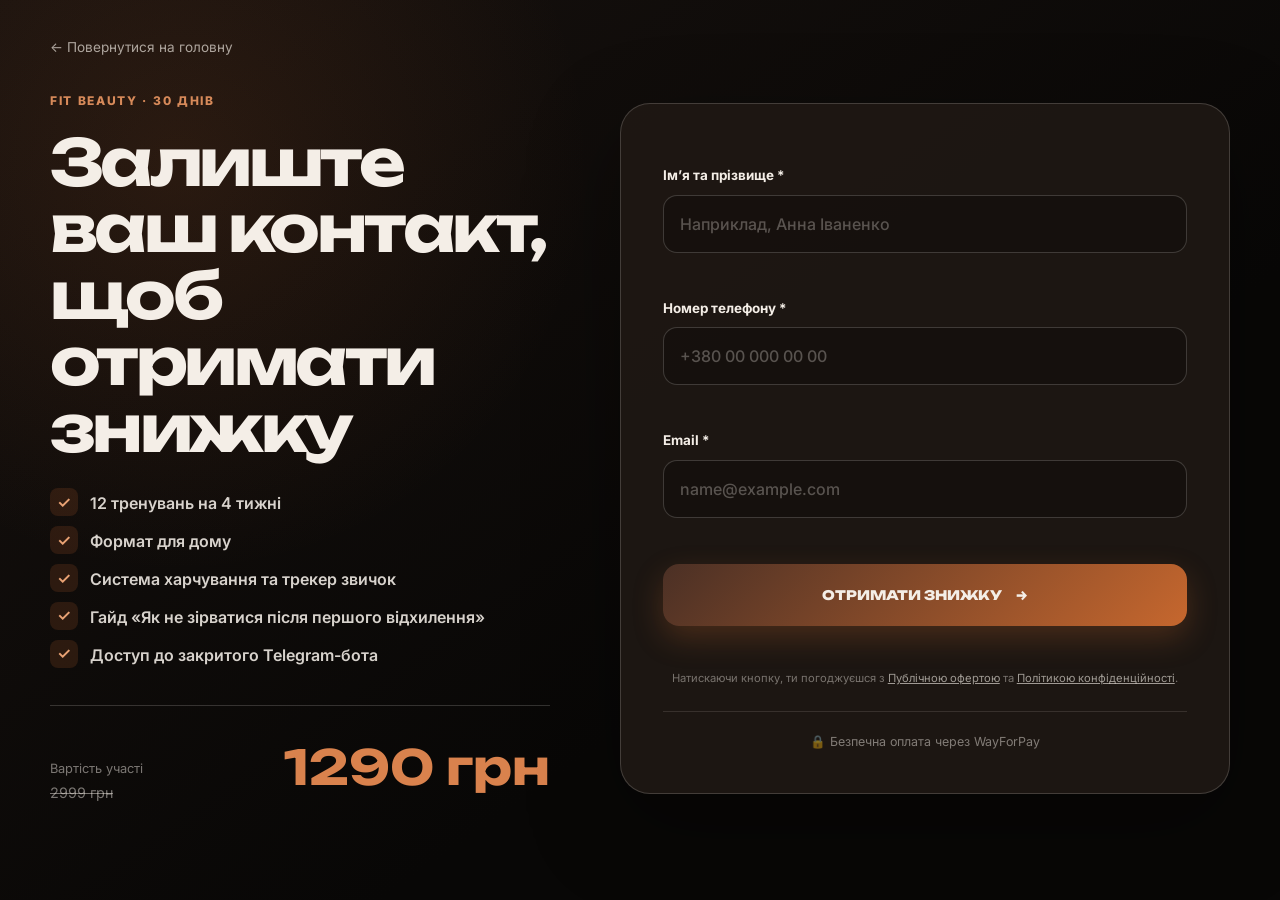
==== checkout.html @ e87b0395 "Add files via upload" ====
<!doctype html>
<html lang="uk">
<head>
  <meta charset="UTF-8">
  <meta name="viewport" content="width=device-width, initial-scale=1.0">
  <meta name="description" content="Оформлення участі у Fit Beauty">
  <title>Оформлення участі — Fit Beauty</title>
  <link rel="preconnect" href="https://fonts.googleapis.com">
  <link rel="preconnect" href="https://fonts.gstatic.com" crossorigin>
  <link href="https://fonts.googleapis.com/css2?family=Fraunces:ital,opsz,wght@1,9..144,500&family=Inter:wght@400;500;600;700;800&family=Unbounded:wght@600;700;800;900&display=swap" rel="stylesheet">
  <link rel="stylesheet" href="styles.css">
  <link rel="stylesheet" href="payment.css?v=20260902-2">
</head>
<body class="payment-page">
  <main class="payment-shell">
    <a class="payment-back" href="index.html">← Повернутися на головну</a>

    <div class="payment-layout">
      <section class="payment-intro" aria-labelledby="checkout-title">
        <p class="payment-kicker">Fit Beauty · 30 днів</p>
        <h1 id="checkout-title">Залиште ваш контакт, щоб отримати знижку</h1>

        <ul class="payment-benefits">
          <li>12 тренувань на 4 тижні</li>
          <li>Формат для дому</li>
          <li>Система харчування та трекер звичок</li>
          <li>Гайд «Як не зірватися після першого відхилення»</li>
          <li>Доступ до закритого Telegram-бота</li>
        </ul>

        <div class="payment-price-row">
          <span><small>Вартість участі</small><s>2999 грн</s></span>
          <strong data-payment-amount>1290 грн</strong>
        </div>
      </section>

      <section class="checkout-card" aria-labelledby="form-title">

        <form id="payment-form" novalidate>
          <label class="payment-field">
            <span>Ім’я та прізвище *</span>
            <input id="customer-name" name="fullName" type="text" autocomplete="name" placeholder="Наприклад, Анна Іваненко" required>
            <small class="field-error" data-error-for="fullName"></small>
          </label>

          <label class="payment-field">
            <span>Номер телефону *</span>
            <input id="customer-phone" name="phone" type="tel" autocomplete="tel" inputmode="tel" placeholder="+380 00 000 00 00" required>
            <small class="field-error" data-error-for="phone"></small>
          </label>

          <label class="payment-field">
            <span>Email *</span>
            <input id="customer-email" name="email" type="email" autocomplete="email" inputmode="email" placeholder="name@example.com" required>
            <small class="field-error" data-error-for="email"></small>
          </label>

          <button class="payment-submit" type="submit">
            <span>Отримати знижку</span>
            <span aria-hidden="true">→</span>
          </button>

          <p class="payment-status" id="payment-status" role="status" aria-live="polite"></p>
          <p class="payment-consent">Натискаючи кнопку, ти погоджуєшся з <a href="offer.html">Публічною офертою</a> та <a href="privacy.html">Політикою конфіденційності</a>.</p>
        </form>

        <p class="payment-security">🔒 Безпечна оплата через WayForPay</p>
      </section>
    </div>
  </main>

  <script src="https://secure.wayforpay.com/server/pay-widget.js"></script>
  <script src="meta.js?v=20260917-1"></script>
  <script src="payment.js?v=20260917-1"></script>
</body>
</html>
---- styles.css ----
:root { --cream:#f4eee7; --cream-2:#e9dfd5; --paper:#fbf8f4; --black:#0f1418; --brown:#4b3025; --brown-2:#765447; --bronze:#c6672e; --line:rgba(75,48,37,.18); --shadow:0 24px 70px rgba(15,20,24,.16); --radius:28px; --heading:'Unbounded',sans-serif; --body:'Inter',sans-serif; --accent:'Fraunces',serif; }
*{box-sizing:border-box} html{scroll-behavior:smooth} body{margin:0;background:var(--cream);color:var(--black);font-family:var(--body);line-height:1.55} img,video{display:block;width:100%} img{height:100%;object-fit:cover}.container{width:min(1180px,calc(100% - 40px));margin:auto}.section{padding:110px 0;position:relative}.dark{background:var(--black);color:var(--cream)}.dark h2,.dark h3{color:var(--cream)}.eyebrow{margin:0 0 18px;color:var(--brown-2);font-size:.74rem;font-weight:800;letter-spacing:.18em;text-transform:uppercase}.dark .eyebrow{color:#c7a18b}h1,h2,h3{margin:0 0 22px;color:var(--brown);font-family:var(--heading);line-height:1.04;letter-spacing:-.055em}h1{font-size:clamp(2.5rem,6vw,6.5rem);max-width:850px}h2{font-size:clamp(2rem,4vw,4rem);max-width:850px}h3{font-size:clamp(1.25rem,2vw,1.65rem)}p{max-width:720px}.muted{color:#665d58}.dark .muted,.dark p{color:rgba(244,238,231,.79)}
.hero{min-height:760px;display:grid;align-items:center;background:var(--paper);padding:64px 0 85px}.hero-grid{display:grid;grid-template-columns:1.05fr .75fr;gap:64px;align-items:center}.hero-copy{position:relative;z-index:2}.accent{color:var(--bronze)}.hero-title{font-size:clamp(2.1rem,3.6vw,3.9rem);max-width:600px;line-height:1.08;letter-spacing:-.03em}.hero-title .hero-line{display:block}.hero-lead{font-size:clamp(1rem,1.4vw,1.2rem);max-width:680px}.hero-meta{display:flex;flex-wrap:wrap;gap:10px;margin:28px 0}.pill{padding:9px 14px;border:1px solid var(--line);border-radius:100px;color:var(--brown);background:var(--cream);font-size:.82rem;font-weight:700}.hero-photo{height:660px;border-radius:38px;overflow:hidden;box-shadow:var(--shadow);background:#aaa3a0}.hero-photo img{object-position:center 20%}.hero-vsl iframe{width:100%;height:100%;border:0;display:block;background:#000}.btn{display:inline-flex;align-items:center;justify-content:center;min-height:58px;padding:0 28px;border:0;border-radius:16px;font-family:var(--heading);font-size:.78rem;font-weight:800;text-decoration:none;cursor:pointer;transition:transform .2s ease,box-shadow .2s ease}.btn-primary{color:var(--cream);background:linear-gradient(135deg,var(--brown),var(--bronze));box-shadow:0 3px 0 rgba(0,0,0,.3),0 12px 28px rgba(198,103,46,.3),inset 0 1px rgba(255,255,255,.16)}.btn-primary:hover{transform:translateY(-3px);box-shadow:0 5px 0 rgba(0,0,0,.3),0 18px 36px rgba(198,103,46,.4)}.btn-primary:active{transform:translateY(2px);box-shadow:0 1px 0 rgba(0,0,0,.3),0 5px 12px rgba(198,103,46,.3)}.price-note{margin-top:13px;color:var(--muted);font-size:.82rem}.old-price{text-decoration:line-through}
.benefits{display:grid;grid-template-columns:repeat(4,1fr);gap:16px;margin-top:38px}.benefit{position:relative;min-height:190px;padding:24px 20px;border:1px solid rgba(244,238,231,.2);border-radius:20px;background:rgba(255,255,255,.055);overflow:hidden}.benefit::before{content:'';position:absolute;width:80px;height:80px;right:-30px;top:-30px;border-radius:50%;background:var(--bronze);opacity:.2;filter:blur(5px)}.benefit small{color:#d3af95;font-weight:800;letter-spacing:.08em}.benefit h3{margin-top:20px;font-size:1.15rem}.benefit p{margin:0;font-size:.9rem}
.cases-head{display:flex;justify-content:space-between;gap:30px;align-items:end}.case-grid{display:grid;grid-template-columns:repeat(4,1fr);gap:16px;margin-top:40px}.case{overflow:hidden;border-radius:22px;background:var(--paper);box-shadow:0 12px 30px rgba(55,35,26,.08)}.case-media{height:285px;background:var(--cream-2)}.case-media img{object-fit:cover;object-position:center}.case-body{padding:20px}.case-body strong{display:block;margin-bottom:8px;color:var(--bronze);font-size:.78rem;letter-spacing:.07em;text-transform:uppercase}.case-body p{margin:0;font-size:.9rem}.case-result{margin-top:12px!important;color:var(--brown)!important;font-weight:700}
.audience{display:grid;grid-template-columns:1fr 1fr;gap:50px;align-items:center}.check-list{display:grid;gap:15px;margin:28px 0 0;padding:0;list-style:none}.check-list li{position:relative;padding:16px 18px 16px 48px;border-radius:16px;background:var(--paper)}.check-list li::before{content:'✓';position:absolute;left:18px;color:var(--bronze);font-weight:900}.filter-box{margin-top:28px;padding:25px;border-radius:22px;color:var(--cream);background:var(--brown);box-shadow:var(--shadow)}.filter-box p{margin:0;color:rgba(244,238,231,.82)}
.program{background:var(--paper)}.program-line{display:grid;grid-template-columns:repeat(4,1fr);gap:16px;margin-top:40px}.week{min-height:250px;padding:25px;border-top:4px solid var(--bronze);border-radius:18px;background:var(--cream);overflow:hidden}.week-num{color:var(--bronze);font-family:var(--heading);font-size:2rem}.week h3{margin-top:25px}.week p{margin:0;font-size:.9rem}.training-photo{width:100%;height:auto;aspect-ratio:auto;object-fit:contain;margin:24px 0 0;border-radius:14px}
.video-section{background:var(--black);color:var(--cream);overflow:hidden}.video-layout{display:grid;grid-template-columns:.8fr 1.2fr;gap:70px;align-items:center}.video-stage{position:relative;height:560px;perspective:1200px;touch-action:pan-y}.video-carousel{position:absolute;inset:0;transform-style:preserve-3d;animation:spin 24s linear infinite;animation-play-state:running!important;pointer-events:none}.video-face{position:absolute;left:50%;top:50%;width:255px;height:455px;overflow:hidden;border:1px solid rgba(244,238,231,.35);border-radius:24px;background:#222;transform-style:preserve-3d;backface-visibility:hidden;pointer-events:none}.video-face video{height:100%;object-fit:cover;pointer-events:none}.video-face:nth-child(1){transform:translate(-50%,-50%) rotateY(0deg) translateZ(190px)}.video-face:nth-child(2){transform:translate(-50%,-50%) rotateY(72deg) translateZ(190px)}.video-face:nth-child(3){transform:translate(-50%,-50%) rotateY(144deg) translateZ(190px)}.video-face:nth-child(4){transform:translate(-50%,-50%) rotateY(216deg) translateZ(190px)}.video-face:nth-child(5){transform:translate(-50%,-50%) rotateY(288deg) translateZ(190px)}@keyframes spin{from{transform:rotateY(0deg)}to{transform:rotateY(360deg)}}
.about-grid{display:grid;grid-template-columns:.7fr 1.3fr;gap:65px;align-items:start}.about-photo{height:540px;border-radius:30px;overflow:hidden;box-shadow:var(--shadow);background:#777}.about-photo img{object-position:center 18%}.about-copy .quote{margin-top:30px;padding-left:22px;border-left:3px solid var(--bronze);color:var(--brown);font-family:var(--accent);font-size:1.55rem;font-style:italic;line-height:1.25}.stats{display:grid;grid-template-columns:repeat(3,1fr);gap:14px;margin-top:35px}.stat{padding:24px 18px;border:1px solid var(--line);border-radius:20px;background:rgba(255,255,255,.36)}.stat strong{display:block;color:var(--brown);font-family:var(--heading);font-size:1.5rem}.stat span{color:var(--muted);font-size:.8rem}
.offer{background:var(--brown);color:var(--cream)}.offer-grid{display:grid;grid-template-columns:1.1fr .9fr;gap:50px;align-items:center}.offer h2{color:var(--cream)}.offer-list{display:grid;grid-template-columns:1fr 1fr;gap:10px 30px;margin:30px 0;padding:0;list-style:none}.offer-list li{position:relative;padding-left:24px;color:rgba(244,238,231,.88)}.offer-list li::before{content:'✓';position:absolute;left:0;color:#e8b794;font-weight:900}.price-card{padding:38px;border-radius:28px;color:var(--brown);background:var(--paper);box-shadow:var(--shadow);text-align:center}.price-card .tag{display:inline-block;padding:8px 13px;border-radius:100px;color:var(--cream);background:var(--bronze);font-size:.72rem;font-weight:800;letter-spacing:.08em;text-transform:uppercase}.price-card .price{margin:20px 0 5px;color:var(--bronze);font-family:var(--heading);font-size:clamp(2.2rem,5vw,4rem)}.price-card .old{color:var(--muted);font-size:1rem}.timer{display:flex;justify-content:center;gap:12px;margin:22px 0}.timer span{min-width:65px;padding:10px 8px;border-radius:12px;color:var(--cream);background:var(--black);font-family:var(--heading);font-size:1rem}.timer small{display:block;margin-top:3px;color:#d0c2ba;font:400 .58rem var(--body)}.price-card .btn{width:100%}.price-card .micro{margin:14px 0 0;color:var(--muted);font-size:.75rem}
.reviews{background:var(--paper)}.review-carousel{position:relative;max-width:860px;margin:38px auto 0;padding:0 66px}.review-viewport{overflow:hidden}.review-track{display:flex;transition:transform .45s ease;will-change:transform}.review-slide{flex:0 0 100%;height:clamp(430px,58vw,620px);display:flex;align-items:center;justify-content:center}.review-slide img{width:auto;height:auto;max-width:100%;max-height:100%;object-fit:contain}.review-arrow{position:absolute;z-index:2;top:50%;width:46px;height:46px;border:0;border-radius:50%;color:var(--cream);background:var(--brown);font-size:1.25rem;cursor:pointer;transform:translateY(-50%);box-shadow:0 8px 20px rgba(55,35,26,.18)}.review-prev{left:0}.review-next{right:0}.review-dots{display:flex;justify-content:center;gap:8px;margin-top:22px}.review-dot{width:8px;height:8px;padding:0;border:0;border-radius:50%;background:rgba(75,48,37,.25);cursor:pointer}.review-dot.active{width:22px;border-radius:10px;background:var(--bronze)}.faq-list{max-width:850px;margin-top:35px}details{border-bottom:1px solid var(--line)}summary{padding:21px 0;color:var(--brown);font-weight:800;cursor:pointer;list-style:none}summary::-webkit-details-marker{display:none}summary::after{content:'+';float:right;color:var(--bronze);font-size:1.4rem}details[open] summary::after{content:'−'}details p{padding:0 40px 21px 0;margin:0;color:var(--muted)}
.final{padding:120px 0;text-align:center;background:var(--black)}.final h2{max-width:950px;margin:0 auto 25px;color:var(--cream)}.final p{margin:0 auto 28px;color:rgba(244,238,231,.78)}.final .final-price{margin:18px 0 25px;color:var(--bronze);font-family:var(--heading);font-size:clamp(2.5rem,6vw,5rem)}.final .old{color:rgba(244,238,231,.52);font:1rem var(--body);text-decoration:line-through}.final .timer{margin-bottom:28px}.contact{margin-top:17px;font-size:.82rem}.contact a{color:rgba(244,238,231,.65);text-decoration:underline;text-underline-offset:3px}.sticky-buy{display:none}.sticky-buy.is-hidden{opacity:0;visibility:hidden;transform:translate(-50%,18px);pointer-events:none}footer{padding:24px 0;color:var(--muted);background:var(--paper);font-size:.78rem}footer .container{display:flex;justify-content:space-between;gap:20px}.footer-right{text-align:right}.footer-right p{margin:0 0 6px}.legal-links{display:flex;justify-content:flex-end;gap:14px;flex-wrap:wrap}.legal-links a{color:var(--muted);font-size:.72rem;text-underline-offset:3px}[data-reveal]{opacity:0;transform:translateY(24px);transition:opacity .65s ease,transform .65s ease}[data-reveal].visible{opacity:1;transform:none}@media(prefers-reduced-motion:reduce){*,*::before,*::after{animation-duration:.01ms!important;transition-duration:.01ms!important}[data-reveal]{opacity:1;transform:none}}
@media(max-width:900px){.hero-grid,.about-grid,.audience,.video-layout,.offer-grid{grid-template-columns:1fr;gap:38px}.hero{min-height:auto}.hero-photo{order:2;height:auto;aspect-ratio:9/16}.benefits{grid-template-columns:repeat(2,1fr)}.case-grid{grid-template-columns:repeat(2,1fr)}.program-line{grid-template-columns:repeat(2,1fr)}.video-stage{height:520px}.about-photo{height:500px}.price-card{max-width:520px;margin:auto}.hero-title{max-width:760px;font-size:clamp(3rem,6.2vw,5rem)}}
@media(max-width:768px){body{padding-bottom:82px}.sticky-buy{position:fixed;z-index:50;left:50%;bottom:14px;display:inline-flex;min-height:54px;width:calc(100% - 28px);max-width:430px;transform:translateX(-50%);transition:opacity .22s ease,visibility .22s ease,transform .22s ease}.review-carousel{padding:0 44px}.review-slide{height:min(68vh,560px)}.review-arrow{width:38px;height:38px}.footer-right{text-align:left}.legal-links{justify-content:flex-start}}
@media(max-width:560px){.container{width:min(100% - 28px,620px)}.section{padding:72px 0}.hero{padding:30px 0 62px}.hero-grid{gap:30px}.hero-title{font-size:clamp(2.45rem,10.2vw,3.6rem);line-height:1.03;letter-spacing:-.065em;max-width:100%}.hero-title .hero-line{white-space:normal}.hero-photo{border-radius:24px}.stats,.benefits,.case-grid,.program-line,.offer-list{grid-template-columns:1fr}.case-media{height:285px;aspect-ratio:auto}.video-stage{height:450px;transform:scale(.82);transform-origin:center;margin:-35px 0}.video-face{width:210px;height:380px}.video-face:nth-child(1){transform:translate(-50%,-50%) rotateY(0deg) translateZ(155px)}.video-face:nth-child(2){transform:translate(-50%,-50%) rotateY(72deg) translateZ(155px)}.video-face:nth-child(3){transform:translate(-50%,-50%) rotateY(144deg) translateZ(155px)}.video-face:nth-child(4){transform:translate(-50%,-50%) rotateY(216deg) translateZ(155px)}.video-face:nth-child(5){transform:translate(-50%,-50%) rotateY(288deg) translateZ(155px)}.about-photo{height:auto;aspect-ratio:.72}.cases-head{display:block}.timer span{min-width:56px;font-size:.83rem}.review-carousel{padding:0 36px}.review-slide{height:min(65vh,520px)}footer .container{display:block}footer p{margin-bottom:5px}}
---- payment.css ----
.payment-page{--cream:#f4eee7;--brown:#4b3025;--bronze:#c6672e;--heading:'Unbounded',sans-serif;--body:'Inter',sans-serif;min-height:100vh;background:radial-gradient(circle at 14% 18%,rgba(198,103,46,.13),transparent 31%),linear-gradient(145deg,#17110e 0%,#080706 65%);color:var(--cream);font-family:var(--body);padding:0}
.payment-shell{width:min(1180px,calc(100% - 40px));margin:auto;padding:34px 0 70px}
.payment-back{display:inline-flex;margin-bottom:34px;color:rgba(244,238,231,.66);font-size:.85rem;text-decoration:none}
.payment-back:hover{color:var(--cream)}
.payment-layout{display:grid;grid-template-columns:.9fr 1.1fr;gap:70px;align-items:center}
.payment-intro h1,.checkout-card h2,.status-card h1{color:var(--cream)}
.payment-intro h1{max-width:560px;font-size:clamp(2.4rem,5vw,4.6rem)}
.payment-kicker{margin:0 0 18px;color:#d78a5a;font-size:.75rem;font-weight:800;letter-spacing:.14em;text-transform:uppercase}
.payment-lead{max-width:560px;color:rgba(244,238,231,.7);font-size:1.05rem}
.payment-benefits{display:grid;gap:13px;margin:30px 0 38px;padding:0;list-style:none}
.payment-benefits li{position:relative;padding-left:40px;color:rgba(244,238,231,.88);font-weight:600}
.payment-benefits li::before{content:'✓';position:absolute;left:0;top:-3px;width:28px;height:28px;display:grid;place-items:center;border-radius:8px;color:#e9a274;background:rgba(198,103,46,.17)}
.payment-price-row{display:flex;justify-content:space-between;align-items:end;gap:24px;max-width:560px;padding-top:24px;border-top:1px solid rgba(244,238,231,.18)}
.payment-price-row span{display:grid;gap:4px;color:rgba(244,238,231,.48)}
.payment-price-row small{font-size:.8rem}.payment-price-row s{font-size:.9rem}
.payment-price-row strong{color:#d9824d;font-family:var(--heading);font-size:clamp(2rem,4vw,3rem)}
.checkout-card{padding:42px;border:1px solid rgba(244,238,231,.18);border-radius:30px;background:rgba(31,24,20,.92);box-shadow:0 30px 90px rgba(0,0,0,.35)}
.checkout-card-head h2{margin-bottom:12px;font-size:clamp(1.8rem,3vw,2.7rem)}
.checkout-card-head>p:last-child{margin:0;color:rgba(244,238,231,.58)}
.order-summary{margin:28px 0;padding:8px 18px;border:1px solid rgba(244,238,231,.14);border-radius:18px;background:rgba(0,0,0,.16)}
.order-summary>div{display:flex;justify-content:space-between;gap:24px;padding:13px 0;border-bottom:1px solid rgba(244,238,231,.1)}
.order-summary>div:last-child{border-bottom:0}.order-summary dt{color:rgba(244,238,231,.55)}.order-summary dd{margin:0;text-align:right;font-weight:700}
.order-summary .order-total{margin-top:3px;padding-top:17px}.order-summary .order-total dd{color:#d9824d;font-family:var(--heading);font-size:1.2rem}
.payment-field{display:grid;gap:9px;margin-top:19px}.payment-field>span{font-size:.84rem;font-weight:700}
.payment-field input{width:100%;height:58px;padding:0 16px;border:1px solid rgba(244,238,231,.19);border-radius:14px;outline:0;color:var(--cream);background:rgba(0,0,0,.24);font:500 1rem var(--body);transition:border-color .2s ease,box-shadow .2s ease}
.payment-field input::placeholder{color:rgba(244,238,231,.3)}.payment-field input:focus{border-color:#c6672e;box-shadow:0 0 0 3px rgba(198,103,46,.15)}
.payment-field input[aria-invalid="true"]{border-color:#e56c63}.field-error{min-height:17px;color:#f08e86;font-size:.76rem}
.payment-submit,.status-primary{display:flex;align-items:center;justify-content:center;gap:14px;width:100%;min-height:62px;margin-top:20px;padding:0 22px;border:0;border-radius:16px;color:var(--cream);background:linear-gradient(135deg,var(--brown),var(--bronze));box-shadow:0 12px 30px rgba(198,103,46,.26);font:800 .82rem var(--heading);text-align:center;text-decoration:none;text-transform:uppercase;cursor:pointer;transition:transform .2s ease,opacity .2s ease}
.payment-submit:hover,.status-primary:hover{transform:translateY(-2px)}.payment-submit:disabled{cursor:wait;opacity:.62;transform:none}
.payment-status{min-height:22px;margin:13px 0 0;color:#efbd9e;font-size:.82rem;text-align:center}
.payment-consent{margin:9px auto 0;color:rgba(244,238,231,.43);font-size:.7rem;text-align:center}.payment-consent a{color:rgba(244,238,231,.61)}
.payment-security{margin:23px 0 0;padding-top:20px;border-top:1px solid rgba(244,238,231,.12);color:rgba(244,238,231,.47);font-size:.78rem;text-align:center}
.status-page{display:grid;place-items:center;padding:26px 18px}.status-shell{width:min(650px,100%)}
.status-card{padding:clamp(34px,7vw,64px);border:1px solid rgba(244,238,231,.17);border-radius:30px;background:rgba(31,24,20,.94);box-shadow:0 30px 90px rgba(0,0,0,.38);text-align:center}
.status-icon{width:78px;height:78px;display:grid;place-items:center;margin:0 auto 24px;border-radius:50%;font-family:var(--heading);font-size:2rem;font-weight:900}
.status-success .status-icon{color:#dff6e6;background:rgba(56,153,87,.25);box-shadow:0 0 0 10px rgba(56,153,87,.08)}
.status-error .status-icon{color:#ffe4df;background:rgba(213,74,58,.25);box-shadow:0 0 0 10px rgba(213,74,58,.08)}
.status-pending .status-icon{position:relative;background:rgba(198,103,46,.18);box-shadow:0 0 0 10px rgba(198,103,46,.07)}
.status-pending .status-icon::before{content:'';width:34px;height:34px;border:4px solid rgba(244,238,231,.2);border-top-color:#e9a274;border-radius:50%;animation:payment-spin .9s linear infinite}
.pending-note{margin-top:18px!important;color:rgba(244,238,231,.48)!important;font-size:.84rem!important}
.pending-actions{display:none;margin-top:26px}.pending-actions.is-visible{display:block}
.pending-actions .status-primary{margin-top:0}.pending-actions .status-secondary{margin-top:16px}
@keyframes payment-spin{to{transform:rotate(360deg)}}
.status-card h1{max-width:540px;margin:0 auto 20px;font-size:clamp(2rem,6vw,3.4rem)}
.status-card>p:not(.payment-kicker):not(.status-help){margin:0 auto;color:rgba(244,238,231,.68);font-size:1.05rem}
.status-primary{margin:30px auto 0;max-width:440px}.status-secondary{display:inline-block;margin-top:18px;color:#e9a274;text-underline-offset:4px}
.status-help{margin:23px 0 0;color:rgba(244,238,231,.5);font-size:.84rem}.status-help a{color:#e9a274}
@media(max-width:900px){.payment-layout{grid-template-columns:1fr;gap:42px}.payment-intro{max-width:680px}.payment-intro h1{font-size:clamp(2.7rem,8vw,4.8rem)}}
@media(max-width:560px){.payment-shell{width:min(100% - 28px,620px);padding:22px 0 40px}.payment-back{margin-bottom:26px}.payment-layout{gap:32px}.payment-intro h1{font-size:clamp(2.35rem,11vw,3.5rem)}.payment-lead{font-size:1rem}.payment-benefits{margin:25px 0 30px}.payment-price-row strong{font-size:1.9rem}.checkout-card{padding:26px 18px;border-radius:24px}.order-summary{padding:7px 14px}.payment-submit{font-size:.72rem}.status-card{border-radius:24px}.status-primary{font-size:.72rem}}
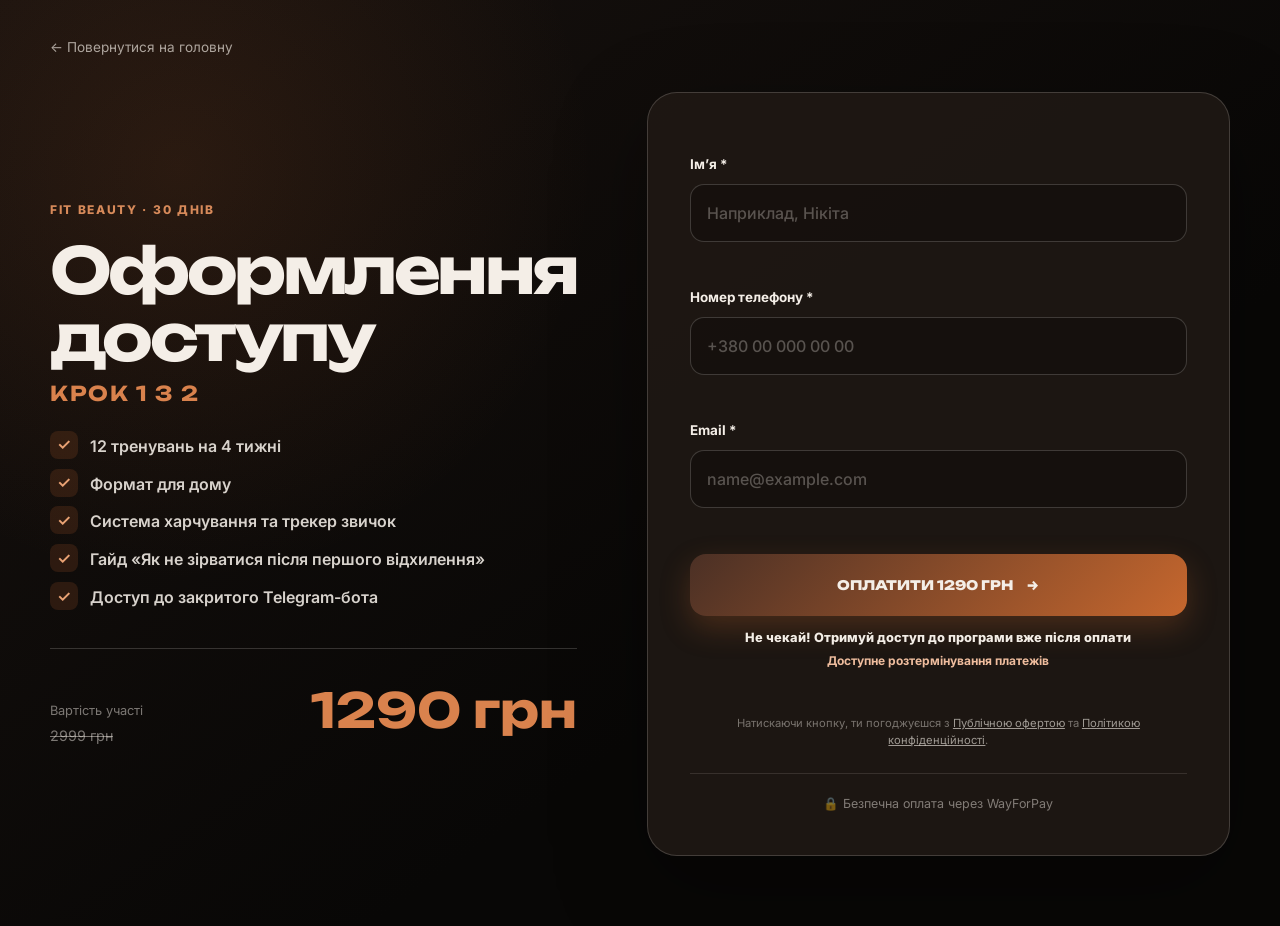
==== commit ffa0b9d7: "Add files via upload" ====
--- a/checkout.html
+++ b/checkout.html
@@ -18,7 +18,7 @@
     <div class="payment-layout">
       <section class="payment-intro" aria-labelledby="checkout-title">
         <p class="payment-kicker">Fit Beauty · 30 днів</p>
-        <h1 id="checkout-title">Залиште ваш контакт, щоб отримати знижку</h1>
+        <h1 id="checkout-title">Оформлення доступу <span class="checkout-title-step">Крок 1 з 2</span></h1>
 
         <ul class="payment-benefits">
           <li>12 тренувань на 4 тижні</li>
@@ -34,12 +34,12 @@
         </div>
       </section>
 
-      <section class="checkout-card" aria-labelledby="form-title">
+      <section class="checkout-card">
 
         <form id="payment-form" novalidate>
           <label class="payment-field">
-            <span>Ім’я та прізвище *</span>
-            <input id="customer-name" name="fullName" type="text" autocomplete="name" placeholder="Наприклад, Анна Іваненко" required>
+            <span>Ім’я *</span>
+            <input id="customer-name" name="fullName" type="text" autocomplete="name" placeholder="Наприклад, Нікіта" required>
             <small class="field-error" data-error-for="fullName"></small>
           </label>
 
@@ -56,9 +56,13 @@
           </label>
 
           <button class="payment-submit" type="submit">
-            <span>Отримати знижку</span>
+            <span>Оплатити 1290 грн</span>
             <span aria-hidden="true">→</span>
           </button>
+          <div class="payment-after-cta">
+            <p class="payment-access-now">Не чекай! Отримуй доступ до програми вже після оплати</p>
+            <p class="payment-installment">Доступне розтермінування платежів</p>
+          </div>
 
           <p class="payment-status" id="payment-status" role="status" aria-live="polite"></p>
           <p class="payment-consent">Натискаючи кнопку, ти погоджуєшся з <a href="offer.html">Публічною офертою</a> та <a href="privacy.html">Політикою конфіденційності</a>.</p>
--- a/styles.css
+++ b/styles.css
@@ -13,3 +13,24 @@
 @media(max-width:900px){.hero-grid,.about-grid,.audience,.video-layout,.offer-grid{grid-template-columns:1fr;gap:38px}.hero{min-height:auto}.hero-photo{order:2;height:auto;aspect-ratio:9/16}.benefits{grid-template-columns:repeat(2,1fr)}.case-grid{grid-template-columns:repeat(2,1fr)}.program-line{grid-template-columns:repeat(2,1fr)}.video-stage{height:520px}.about-photo{height:500px}.price-card{max-width:520px;margin:auto}.hero-title{max-width:760px;font-size:clamp(3rem,6.2vw,5rem)}}
 @media(max-width:768px){body{padding-bottom:82px}.sticky-buy{position:fixed;z-index:50;left:50%;bottom:14px;display:inline-flex;min-height:54px;width:calc(100% - 28px);max-width:430px;transform:translateX(-50%);transition:opacity .22s ease,visibility .22s ease,transform .22s ease}.review-carousel{padding:0 44px}.review-slide{height:min(68vh,560px)}.review-arrow{width:38px;height:38px}.footer-right{text-align:left}.legal-links{justify-content:flex-start}}
 @media(max-width:560px){.container{width:min(100% - 28px,620px)}.section{padding:72px 0}.hero{padding:30px 0 62px}.hero-grid{gap:30px}.hero-title{font-size:clamp(2.45rem,10.2vw,3.6rem);line-height:1.03;letter-spacing:-.065em;max-width:100%}.hero-title .hero-line{white-space:normal}.hero-photo{border-radius:24px}.stats,.benefits,.case-grid,.program-line,.offer-list{grid-template-columns:1fr}.case-media{height:285px;aspect-ratio:auto}.video-stage{height:450px;transform:scale(.82);transform-origin:center;margin:-35px 0}.video-face{width:210px;height:380px}.video-face:nth-child(1){transform:translate(-50%,-50%) rotateY(0deg) translateZ(155px)}.video-face:nth-child(2){transform:translate(-50%,-50%) rotateY(72deg) translateZ(155px)}.video-face:nth-child(3){transform:translate(-50%,-50%) rotateY(144deg) translateZ(155px)}.video-face:nth-child(4){transform:translate(-50%,-50%) rotateY(216deg) translateZ(155px)}.video-face:nth-child(5){transform:translate(-50%,-50%) rotateY(288deg) translateZ(155px)}.about-photo{height:auto;aspect-ratio:.72}.cases-head{display:block}.timer span{min-width:56px;font-size:.83rem}.review-carousel{padding:0 36px}.review-slide{height:min(65vh,520px)}footer .container{display:block}footer p{margin-bottom:5px}}
+
+.installment-note{margin:12px 0 0;color:var(--muted);font-size:.75rem;font-weight:700;text-align:center}.installment-note-light{color:rgba(244,238,231,.78)!important}
+.sticky-buy{flex-direction:column;gap:3px;height:auto!important;min-height:66px!important;padding:9px 14px!important;text-transform:none!important}
+.sticky-buy-main,.sticky-buy-meta{display:flex;width:100%;align-items:center;justify-content:space-between;gap:10px}
+.sticky-buy-title{font:800 .78rem var(--heading);text-transform:uppercase}
+.sticky-buy-price{display:flex;align-items:baseline;gap:7px;white-space:nowrap}
+.sticky-buy-price s{font:600 .68rem var(--body);opacity:.7}
+.sticky-buy-price strong{font:900 .9rem var(--heading)}
+.sticky-buy-meta{font:700 .62rem var(--body);opacity:.96}
+.sticky-buy-meta mark{padding:3px 7px;border-radius:999px;background:#fff1a8;color:#4b3025;font-weight:900}
+.sticky-buy-timer{padding:3px 7px;border-radius:999px;background:rgba(255,255,255,.18);font-variant-numeric:tabular-nums}
+.hero-cta-card{display:inline-flex;flex-direction:column;gap:3px;width:min(100%,420px);min-height:66px;margin-top:4px;padding:12px 14px!important;text-transform:none!important;align-items:stretch;justify-content:center}
+.hero-cta-card .sticky-buy-main,.hero-cta-card .sticky-buy-meta{display:flex;width:100%;align-items:center;justify-content:space-between;gap:10px}
+.hero-cta-card .sticky-buy-title{font:800 .78rem var(--heading);text-transform:uppercase}
+.hero-cta-card .sticky-buy-price{display:flex;align-items:baseline;gap:7px;white-space:nowrap}
+.hero-cta-card .sticky-buy-price s{font:600 .68rem var(--body);opacity:.7}
+.hero-cta-card .sticky-buy-price strong{font:900 .9rem var(--heading)}
+.hero-cta-card .sticky-buy-meta{font:700 .62rem var(--body);opacity:.96}
+.hero-cta-card .sticky-buy-meta mark{padding:3px 7px;border-radius:999px;background:#fff1a8;color:#4b3025;font-weight:900}
+.hero-cta-card .sticky-buy-timer{padding:3px 7px;border-radius:999px;background:rgba(255,255,255,.18);font-variant-numeric:tabular-nums}
+@media(max-width:560px){.hero-cta-card{width:100%}.hero-copy .installment-note{text-align:left}body{padding-bottom:92px}.sticky-buy{bottom:10px!important}}
--- a/payment.css
+++ b/payment.css
@@ -47,3 +47,9 @@
 .status-help{margin:23px 0 0;color:rgba(244,238,231,.5);font-size:.84rem}.status-help a{color:#e9a274}
 @media(max-width:900px){.payment-layout{grid-template-columns:1fr;gap:42px}.payment-intro{max-width:680px}.payment-intro h1{font-size:clamp(2.7rem,8vw,4.8rem)}}
 @media(max-width:560px){.payment-shell{width:min(100% - 28px,620px);padding:22px 0 40px}.payment-back{margin-bottom:26px}.payment-layout{gap:32px}.payment-intro h1{font-size:clamp(2.35rem,11vw,3.5rem)}.payment-lead{font-size:1rem}.payment-benefits{margin:25px 0 30px}.payment-price-row strong{font-size:1.9rem}.checkout-card{padding:26px 18px;border-radius:24px}.order-summary{padding:7px 14px}.payment-submit{font-size:.72rem}.status-card{border-radius:24px}.status-primary{font-size:.72rem}}
+
+.payment-after-cta{display:grid;gap:5px;margin-top:12px;text-align:center}
+.payment-after-cta p{margin:0}
+.payment-access-now{color:#f4eee7;font-size:.8rem;font-weight:800}
+.payment-installment{color:#efbd9e;font-size:.75rem;font-weight:700}
+.checkout-title-step{display:block;margin-top:12px;color:#d9824d;font-size:.32em;letter-spacing:.08em;text-transform:uppercase}
